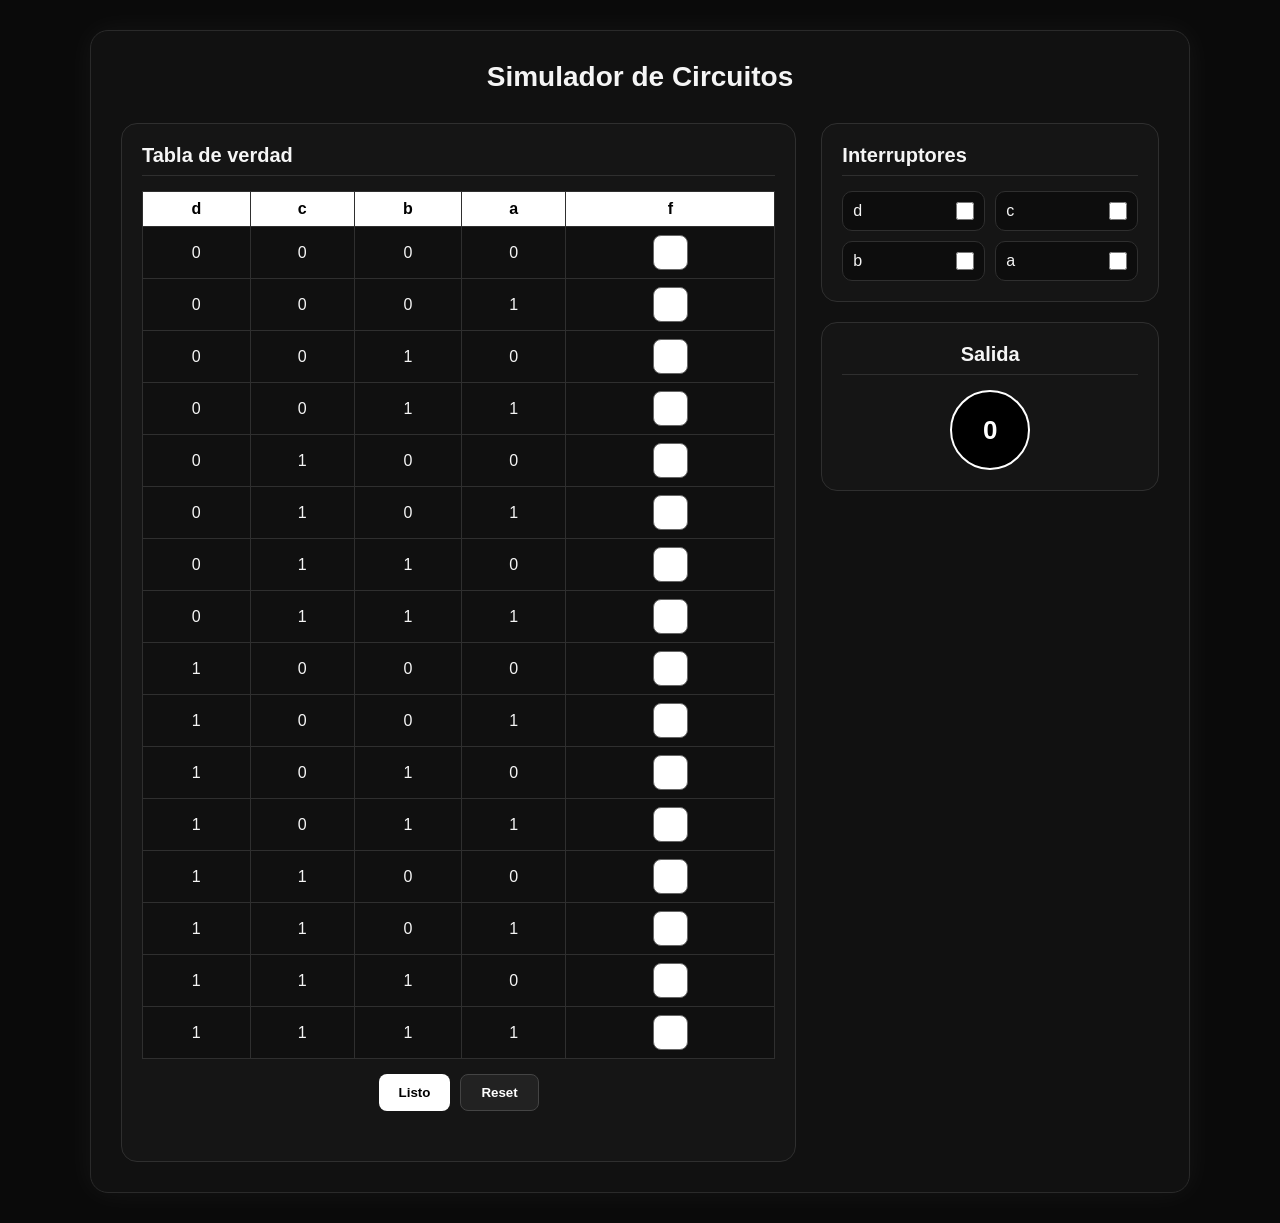
==== index.html @ 0c3a7911 "botones y animacion de led" ====
<!DOCTYPE html>
<html lang="es">
<head>
  <meta charset="UTF-8">
  <meta name="viewport" content="width=device-width, initial-scale=1.0">
  <title>Simulador de Circuitos</title>

  <style>
    * {
      box-sizing: border-box;
      margin: 0;
      padding: 0;
    }

    body {
      font-family: Arial, Helvetica, sans-serif;
      background-color: #0a0a0a;
      color: #f5f5f5;
      min-height: 100vh;
      padding: 30px 20px;
    }

    .contenedor-principal {
      max-width: 1100px;
      margin: 0 auto;
      background-color: #111;
      border: 1px solid #2a2a2a;
      border-radius: 18px;
      padding: 30px;
      box-shadow: 0 0 30px rgba(255,255,255,0.05);
    }

    h1 {
      text-align: center;
      margin-bottom: 30px;
      font-size: 28px;
    }

    .secciones {
      display: grid;
      grid-template-columns: 2fr 1fr;
      gap: 25px;
    }

    .bloque {
      background-color: #151515;
      border: 1px solid #2f2f2f;
      border-radius: 16px;
      padding: 20px;
    }

    h2 {
      margin-bottom: 15px;
      font-size: 20px;
      border-bottom: 1px solid #2f2f2f;
      padding-bottom: 8px;
    }

    table {
      width: 100%;
      border-collapse: collapse;
    }

    th, td {
      border: 1px solid #2f2f2f;
      text-align: center;
      padding: 8px;
    }

    th {
      background: #fff;
      color: #000;
    }

    td {
      background: #101010;
    }

    /* 🔥 INPUT PEQUEÑO Y ELEGANTE */
    .entrada-f {
      width: 35px;
      height: 35px;
      border-radius: 8px;
      border: 1px solid #666;
      text-align: center;
      font-size: 13px;
      font-weight: bold;
      background: #fff;
      color: #000;
    }

    input[type="text"]:focus {
      outline: none;
      box-shadow: 0 0 5px #fff;
    }

    .panel-derecho {
      display: flex;
      flex-direction: column;
      gap: 20px;
    }

    .interruptores {
      display: grid;
      grid-template-columns: 1fr 1fr;
      gap: 10px;
    }

    .interruptor-item {
      display: flex;
      justify-content: space-between;
      padding: 10px;
      background: #0d0d0d;
      border-radius: 10px;
      border: 1px solid #2f2f2f;
    }

    input[type="checkbox"] {
      width: 18px;
      height: 18px;
      accent-color: white;
    }

    /* 🔥 BOTONES PRO */
    .acciones {
      margin-top: 15px;
      display: flex;
      gap: 10px;
      justify-content: center;
    }

    button {
      padding: 10px 20px;
      border-radius: 8px;
      border: none;
      font-weight: bold;
      cursor: pointer;
      transition: 0.2s;
    }

    #btn-listo {
      background: #ffffff;
      color: #000;
    }

    #btn-listo:hover {
      background: #dcdcdc;
    }

    #btn-reset {
      background: #222;
      color: #fff;
      border: 1px solid #444;
    }

    #btn-reset:hover {
      background: #333;
    }

    #mensaje-validacion {
      margin-top: 10px;
      text-align: center;
      font-size: 14px;
      min-height: 20px;
    }

    .salida-led {
      text-align: center;
    }

    #led {
      width: 80px;
      height: 80px;
      border-radius: 50%;
      border: 2px solid #fff;
      display: inline-flex;
      align-items: center;
      justify-content: center;
      font-size: 26px;
      font-weight: bold;
    }

    @keyframes brillo {
      0% { box-shadow: 0 0 5px #fff; }
      50% { box-shadow: 0 0 20px #fff; }
      100% { box-shadow: 0 0 5px #fff; }
    }

    .led-on {
      background: #fff;
      color: #000;
      animation: brillo 1s infinite;
    }

    .led-off {
      background: #000;
      color: #fff;
    }

    @media (max-width: 900px) {
      .secciones {
        grid-template-columns: 1fr;
      }
    }

  </style>
</head>

<body>

<div class="contenedor-principal">
  <h1>Simulador de Circuitos</h1>

  <div class="secciones">

    <!-- TABLA -->
    <div class="bloque">
      <h2>Tabla de verdad</h2>
      <table>
        <thead>
          <tr>
            <th>d</th><th>c</th><th>b</th><th>a</th><th>f</th>
          </tr>
        </thead>
        <tbody>
          <tr><td>0</td><td>0</td><td>0</td><td>0</td><td><input class="entrada-f"></td></tr>
          <tr><td>0</td><td>0</td><td>0</td><td>1</td><td><input class="entrada-f"></td></tr>
          <tr><td>0</td><td>0</td><td>1</td><td>0</td><td><input class="entrada-f"></td></tr>
          <tr><td>0</td><td>0</td><td>1</td><td>1</td><td><input class="entrada-f"></td></tr>
          <tr><td>0</td><td>1</td><td>0</td><td>0</td><td><input class="entrada-f"></td></tr>
          <tr><td>0</td><td>1</td><td>0</td><td>1</td><td><input class="entrada-f"></td></tr>
          <tr><td>0</td><td>1</td><td>1</td><td>0</td><td><input class="entrada-f"></td></tr>
          <tr><td>0</td><td>1</td><td>1</td><td>1</td><td><input class="entrada-f"></td></tr>
          <tr><td>1</td><td>0</td><td>0</td><td>0</td><td><input class="entrada-f"></td></tr>
          <tr><td>1</td><td>0</td><td>0</td><td>1</td><td><input class="entrada-f"></td></tr>
          <tr><td>1</td><td>0</td><td>1</td><td>0</td><td><input class="entrada-f"></td></tr>
          <tr><td>1</td><td>0</td><td>1</td><td>1</td><td><input class="entrada-f"></td></tr>
          <tr><td>1</td><td>1</td><td>0</td><td>0</td><td><input class="entrada-f"></td></tr>
          <tr><td>1</td><td>1</td><td>0</td><td>1</td><td><input class="entrada-f"></td></tr>
          <tr><td>1</td><td>1</td><td>1</td><td>0</td><td><input class="entrada-f"></td></tr>
          <tr><td>1</td><td>1</td><td>1</td><td>1</td><td><input class="entrada-f"></td></tr>
        </tbody>
      </table>

      <div class="acciones">
        <button id="btn-listo">Listo</button>
        <button id="btn-reset">Reset</button>
      </div>

      <p id="mensaje-validacion"></p>
    </div>

    <!-- PANEL DERECHO -->
    <div class="panel-derecho">

      <div class="bloque">
        <h2>Interruptores</h2>
        <div class="interruptores">
          <div class="interruptor-item">d <input type="checkbox" id="switch-d"></div>
          <div class="interruptor-item">c <input type="checkbox" id="switch-c"></div>
          <div class="interruptor-item">b <input type="checkbox" id="switch-b"></div>
          <div class="interruptor-item">a <input type="checkbox" id="switch-a"></div>
        </div>
      </div>

      <div class="bloque salida-led">
        <h2>Salida</h2>
        <span id="led">0</span>
      </div>

    </div>

  </div>
</div>

<script src="circuito.js"></script>

</body>
</html>
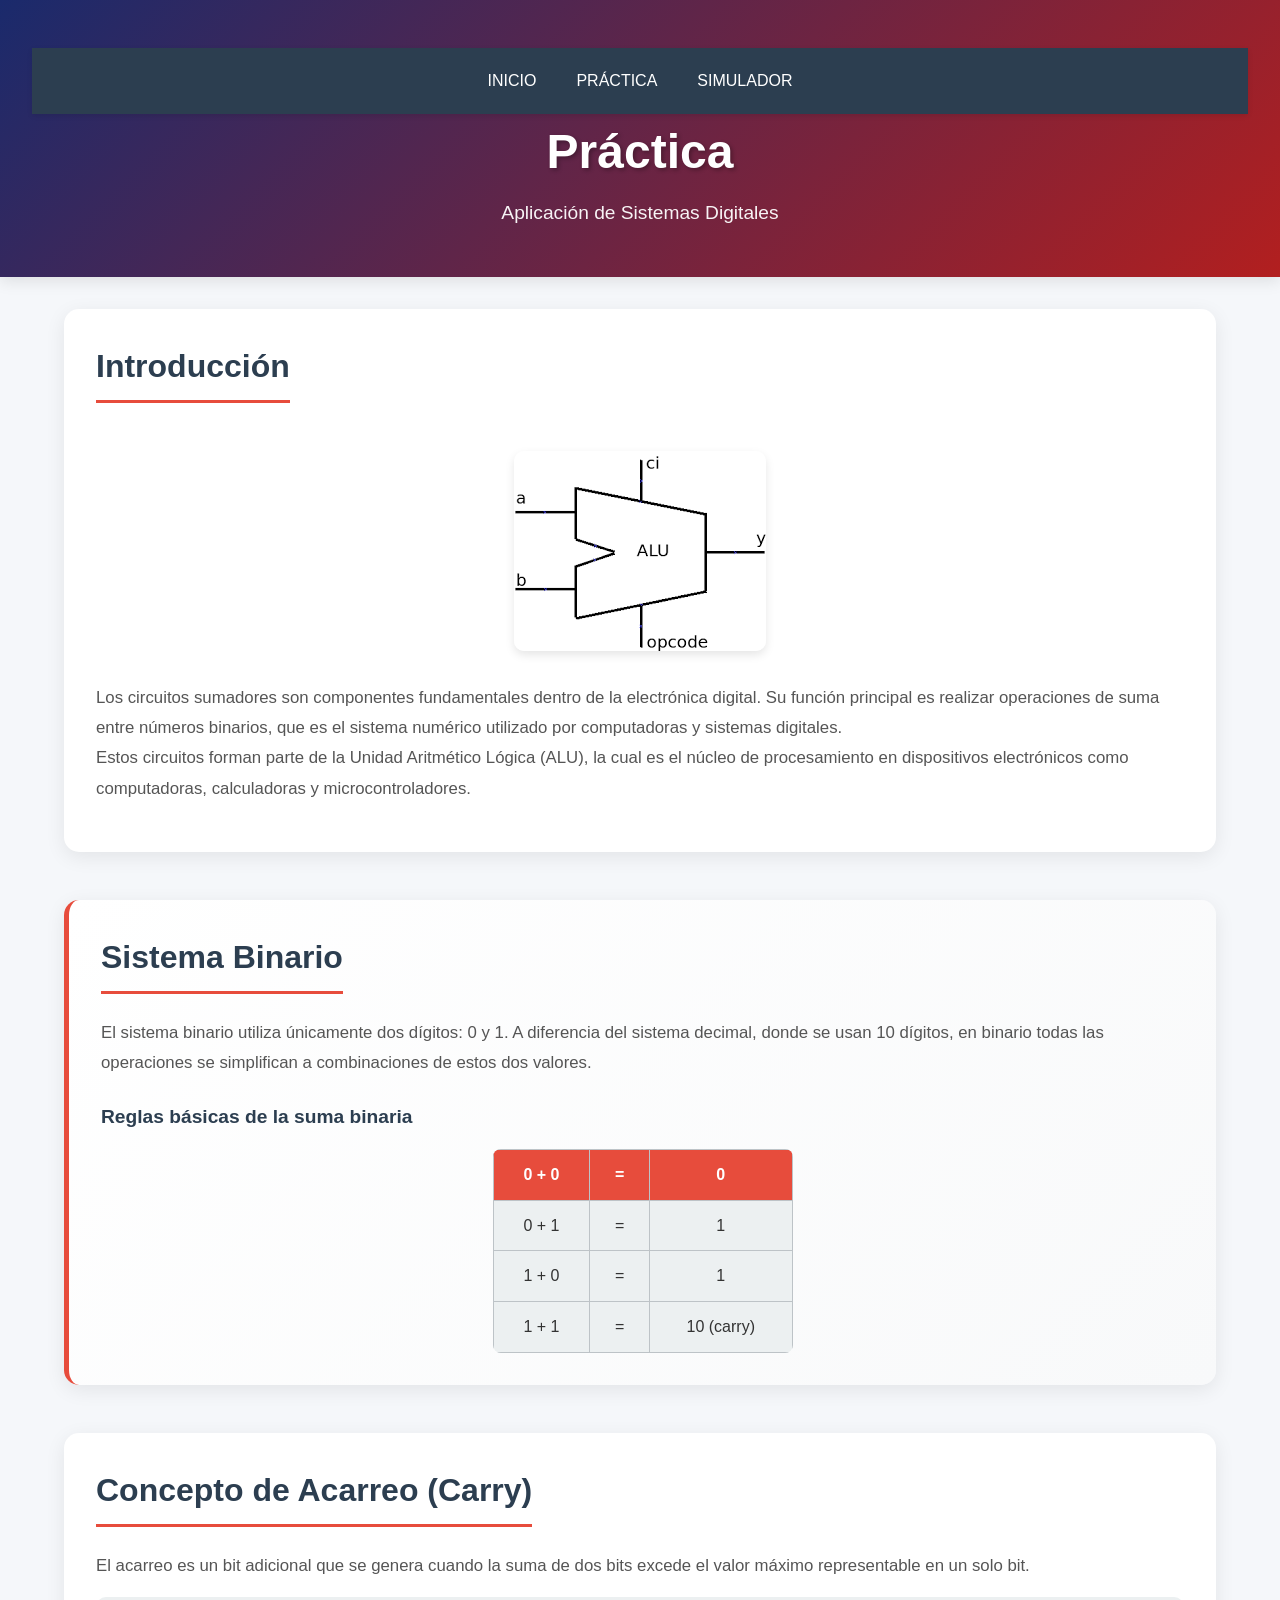
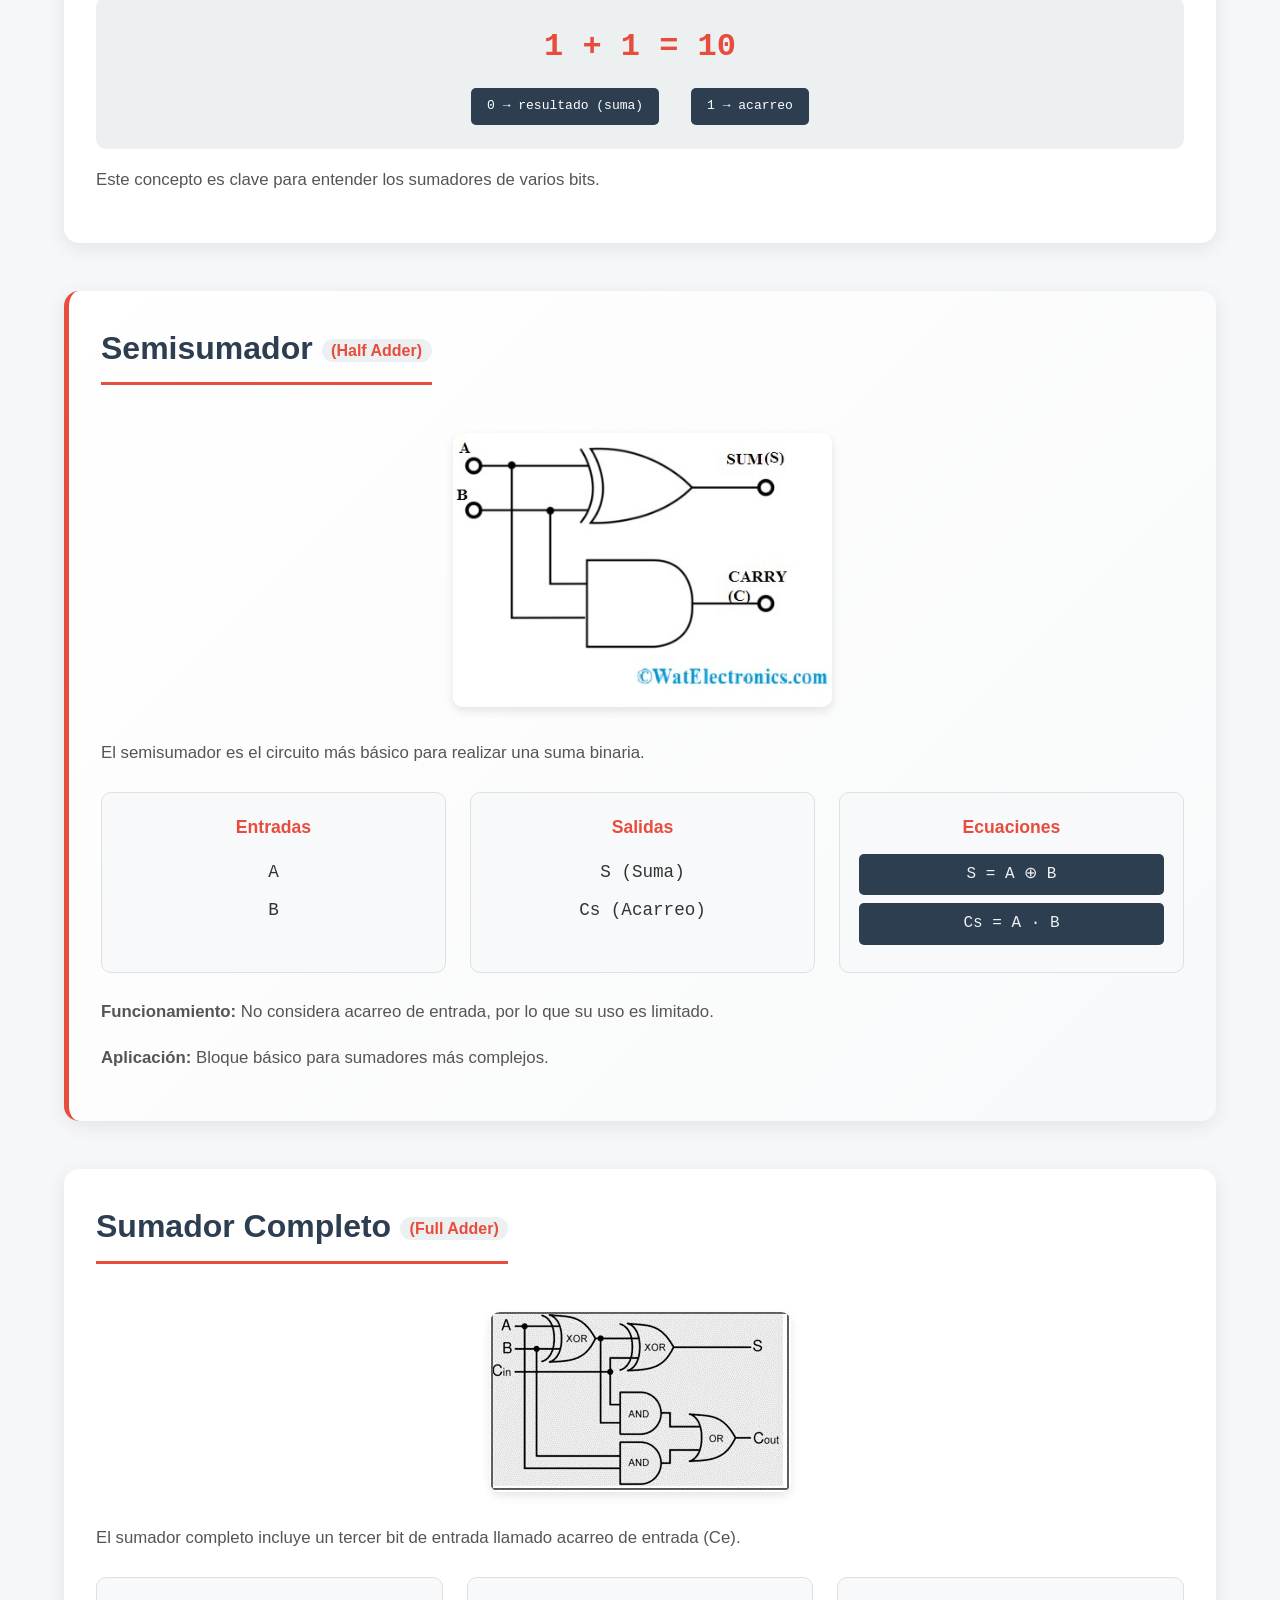
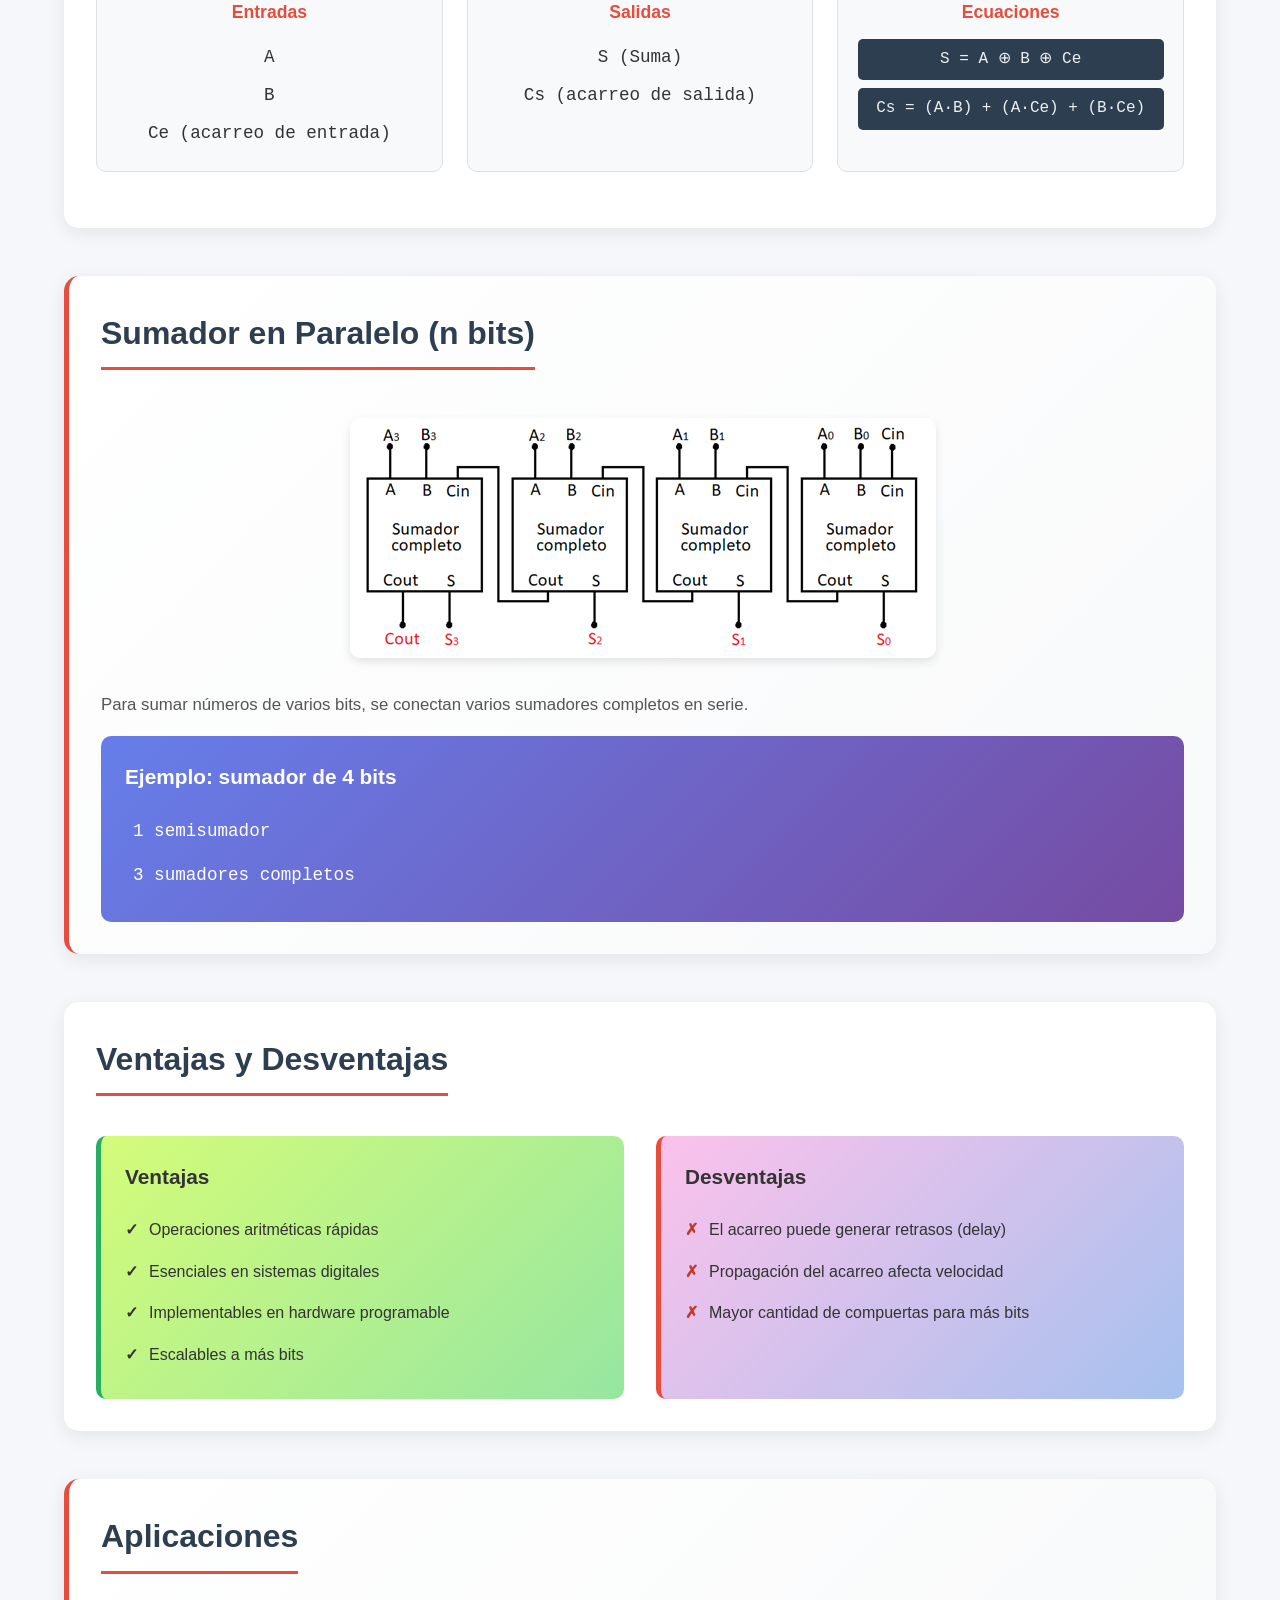
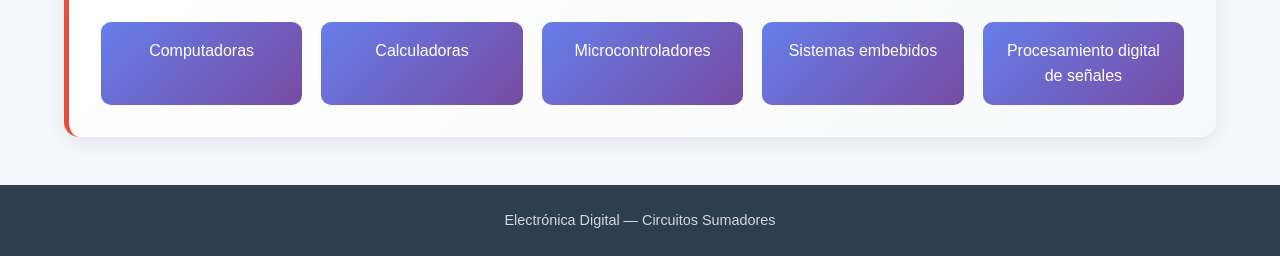
==== commit 508f86c6: "Trabajo" ====
--- a/index.html
+++ b/index.html
@@ -1,279 +1,233 @@
 <!DOCTYPE html>
 <html lang="es">
 <head>
-  <meta charset="UTF-8">
-  <meta name="viewport" content="width=device-width, initial-scale=1.0">
-  <title>Simulador de Circuitos</title>
-
-  <style>
-    * {
-      box-sizing: border-box;
-      margin: 0;
-      padding: 0;
-    }
-
-    body {
-      font-family: Arial, Helvetica, sans-serif;
-      background-color: #0a0a0a;
-      color: #f5f5f5;
-      min-height: 100vh;
-      padding: 30px 20px;
-    }
-
-    .contenedor-principal {
-      max-width: 1100px;
-      margin: 0 auto;
-      background-color: #111;
-      border: 1px solid #2a2a2a;
-      border-radius: 18px;
-      padding: 30px;
-      box-shadow: 0 0 30px rgba(255,255,255,0.05);
-    }
-
-    h1 {
-      text-align: center;
-      margin-bottom: 30px;
-      font-size: 28px;
-    }
-
-    .secciones {
-      display: grid;
-      grid-template-columns: 2fr 1fr;
-      gap: 25px;
-    }
-
-    .bloque {
-      background-color: #151515;
-      border: 1px solid #2f2f2f;
-      border-radius: 16px;
-      padding: 20px;
-    }
-
-    h2 {
-      margin-bottom: 15px;
-      font-size: 20px;
-      border-bottom: 1px solid #2f2f2f;
-      padding-bottom: 8px;
-    }
-
-    table {
-      width: 100%;
-      border-collapse: collapse;
-    }
-
-    th, td {
-      border: 1px solid #2f2f2f;
-      text-align: center;
-      padding: 8px;
-    }
-
-    th {
-      background: #fff;
-      color: #000;
-    }
-
-    td {
-      background: #101010;
-    }
-
-    /* 🔥 INPUT PEQUEÑO Y ELEGANTE */
-    .entrada-f {
-      width: 35px;
-      height: 35px;
-      border-radius: 8px;
-      border: 1px solid #666;
-      text-align: center;
-      font-size: 13px;
-      font-weight: bold;
-      background: #fff;
-      color: #000;
-    }
-
-    input[type="text"]:focus {
-      outline: none;
-      box-shadow: 0 0 5px #fff;
-    }
-
-    .panel-derecho {
-      display: flex;
-      flex-direction: column;
-      gap: 20px;
-    }
-
-    .interruptores {
-      display: grid;
-      grid-template-columns: 1fr 1fr;
-      gap: 10px;
-    }
-
-    .interruptor-item {
-      display: flex;
-      justify-content: space-between;
-      padding: 10px;
-      background: #0d0d0d;
-      border-radius: 10px;
-      border: 1px solid #2f2f2f;
-    }
-
-    input[type="checkbox"] {
-      width: 18px;
-      height: 18px;
-      accent-color: white;
-    }
-
-    /* 🔥 BOTONES PRO */
-    .acciones {
-      margin-top: 15px;
-      display: flex;
-      gap: 10px;
-      justify-content: center;
-    }
-
-    button {
-      padding: 10px 20px;
-      border-radius: 8px;
-      border: none;
-      font-weight: bold;
-      cursor: pointer;
-      transition: 0.2s;
-    }
-
-    #btn-listo {
-      background: #ffffff;
-      color: #000;
-    }
-
-    #btn-listo:hover {
-      background: #dcdcdc;
-    }
-
-    #btn-reset {
-      background: #222;
-      color: #fff;
-      border: 1px solid #444;
-    }
-
-    #btn-reset:hover {
-      background: #333;
-    }
-
-    #mensaje-validacion {
-      margin-top: 10px;
-      text-align: center;
-      font-size: 14px;
-      min-height: 20px;
-    }
-
-    .salida-led {
-      text-align: center;
-    }
-
-    #led {
-      width: 80px;
-      height: 80px;
-      border-radius: 50%;
-      border: 2px solid #fff;
-      display: inline-flex;
-      align-items: center;
-      justify-content: center;
-      font-size: 26px;
-      font-weight: bold;
-    }
-
-    @keyframes brillo {
-      0% { box-shadow: 0 0 5px #fff; }
-      50% { box-shadow: 0 0 20px #fff; }
-      100% { box-shadow: 0 0 5px #fff; }
-    }
-
-    .led-on {
-      background: #fff;
-      color: #000;
-      animation: brillo 1s infinite;
-    }
-
-    .led-off {
-      background: #000;
-      color: #fff;
-    }
-
-    @media (max-width: 900px) {
-      .secciones {
-        grid-template-columns: 1fr;
-      }
-    }
-
-  </style>
+  <meta charset="UTF-8" />
+  <meta name="viewport" content="width=device-width, initial-scale=1.0" />
+  <title>Vortrag</title>
+  <link rel="stylesheet" href="css/estilos.css">
 </head>
-
 <body>
 
-<div class="contenedor-principal">
-  <h1>Simulador de Circuitos</h1>
-
-  <div class="secciones">
-
-    <!-- TABLA -->
-    <div class="bloque">
-      <h2>Tabla de verdad</h2>
-      <table>
-        <thead>
-          <tr>
-            <th>d</th><th>c</th><th>b</th><th>a</th><th>f</th>
-          </tr>
-        </thead>
-        <tbody>
-          <tr><td>0</td><td>0</td><td>0</td><td>0</td><td><input class="entrada-f"></td></tr>
-          <tr><td>0</td><td>0</td><td>0</td><td>1</td><td><input class="entrada-f"></td></tr>
-          <tr><td>0</td><td>0</td><td>1</td><td>0</td><td><input class="entrada-f"></td></tr>
-          <tr><td>0</td><td>0</td><td>1</td><td>1</td><td><input class="entrada-f"></td></tr>
-          <tr><td>0</td><td>1</td><td>0</td><td>0</td><td><input class="entrada-f"></td></tr>
-          <tr><td>0</td><td>1</td><td>0</td><td>1</td><td><input class="entrada-f"></td></tr>
-          <tr><td>0</td><td>1</td><td>1</td><td>0</td><td><input class="entrada-f"></td></tr>
-          <tr><td>0</td><td>1</td><td>1</td><td>1</td><td><input class="entrada-f"></td></tr>
-          <tr><td>1</td><td>0</td><td>0</td><td>0</td><td><input class="entrada-f"></td></tr>
-          <tr><td>1</td><td>0</td><td>0</td><td>1</td><td><input class="entrada-f"></td></tr>
-          <tr><td>1</td><td>0</td><td>1</td><td>0</td><td><input class="entrada-f"></td></tr>
-          <tr><td>1</td><td>0</td><td>1</td><td>1</td><td><input class="entrada-f"></td></tr>
-          <tr><td>1</td><td>1</td><td>0</td><td>0</td><td><input class="entrada-f"></td></tr>
-          <tr><td>1</td><td>1</td><td>0</td><td>1</td><td><input class="entrada-f"></td></tr>
-          <tr><td>1</td><td>1</td><td>1</td><td>0</td><td><input class="entrada-f"></td></tr>
-          <tr><td>1</td><td>1</td><td>1</td><td>1</td><td><input class="entrada-f"></td></tr>
-        </tbody>
-      </table>
-
-      <div class="acciones">
-        <button id="btn-listo">Listo</button>
-        <button id="btn-reset">Reset</button>
-      </div>
-
-      <p id="mensaje-validacion"></p>
+  <header class="encabezado">
+    <div class="menu-principal">
+      <nav class="navegacion">
+        <ul class="navegacion__lista">
+          <li class="navegacion__elemento"><a class="navegacion__enlace" href="index.html">INICIO</a></li>
+          <li class="navegacion__elemento"><a class="navegacion__enlace" href="practica.html">PRÁCTICA</a></li>
+          <li class="navegacion__elemento"><a class="navegacion__enlace" href="simulador.html">SIMULADOR</a></li>
+        </ul>
+      </nav>
+      <h1 class="encabezado__titulo">Práctica</h1>
+      <p class="encabezado__subtitulo">Aplicación de Sistemas Digitales</p>
     </div>
-
-    <!-- PANEL DERECHO -->
-    <div class="panel-derecho">
-
-      <div class="bloque">
-        <h2>Interruptores</h2>
-        <div class="interruptores">
-          <div class="interruptor-item">d <input type="checkbox" id="switch-d"></div>
-          <div class="interruptor-item">c <input type="checkbox" id="switch-c"></div>
-          <div class="interruptor-item">b <input type="checkbox" id="switch-b"></div>
-          <div class="interruptor-item">a <input type="checkbox" id="switch-a"></div>
-        </div>
-      </div>
-
-      <div class="bloque salida-led">
-        <h2>Salida</h2>
-        <span id="led">0</span>
-      </div>
-
-    </div>
-
-  </div>
-</div>
-
-<script src="circuito.js"></script>
+  </header>
+
+  <main class="contenido-principal">
+
+    <!-- SECCIÓN 1 -->
+    <section id="introduccion" class="seccion">
+      <div class="seccion__contenedor">
+        <h2 class="seccion__titulo">Introducción</h2>
+        <div class="seccion__imagen">
+          <img src="imgs/diagrama_alu.png" alt="">
+        </div>
+        <p class="seccion__texto">
+          Los circuitos sumadores son componentes fundamentales dentro 
+          de la electrónica digital. Su función principal es realizar operaciones 
+          de suma entre números binarios, que es el sistema numérico utilizado por 
+          computadoras y sistemas digitales.
+          <br>
+          Estos circuitos forman parte de la Unidad Aritmético Lógica (ALU), la cual 
+          es el núcleo de procesamiento en dispositivos electrónicos como computadoras, 
+          calculadoras y microcontroladores.
+        </p>
+      </div>
+    </section>
+
+    <!-- SECCIÓN 2 -->
+    <section id="sistema-binario" class="seccion seccion--alternada">
+      <div class="seccion__contenedor">
+        <h2 class="seccion__titulo">Sistema Binario</h2>
+        <p class="seccion__texto">
+          El sistema binario utiliza únicamente dos dígitos: 0 y 1. 
+          A diferencia del sistema decimal, donde se usan 10 dígitos, en binario todas 
+          las operaciones se simplifican a combinaciones de estos dos valores.
+        </p>
+        <div class="tabla-binaria">
+          <h3 class="tabla-binaria__titulo">Reglas básicas de la suma binaria</h3>
+          <table class="tabla-binaria__tabla">
+            <tbody>
+              <tr><td>0 + 0</td><td>=</td><td>0</td></tr>
+              <tr><td>0 + 1</td><td>=</td><td>1</td></tr>
+              <tr><td>1 + 0</td><td>=</td><td>1</td></tr>
+              <tr><td>1 + 1</td><td>=</td><td>10 (carry)</td></tr>
+            </tbody>
+          </table>
+        </div>
+      </div>
+    </section>
+
+    <!-- SECCIÓN 3 -->
+    <section id="acarreo" class="seccion">
+      <div class="seccion__contenedor">
+        <h2 class="seccion__titulo">Concepto de Acarreo (Carry)</h2>
+        <p class="seccion__texto">
+          El acarreo es un bit adicional que se genera cuando 
+          la suma de dos bits excede el valor máximo representable en un solo bit.
+        </p>
+        <div class="ejemplo-acarreo">
+          <p class="ejemplo-acarreo__expresion">1 + 1 = 10</p>
+          <ul class="ejemplo-acarreo__lista">
+            <li>0 → resultado (suma)</li>
+            <li>1 → acarreo</li>
+          </ul>
+        </div>
+        <p class="seccion__texto">
+          Este concepto es clave para entender los sumadores de varios bits.
+        </p>
+      </div>
+    </section>
+
+    <!-- SECCIÓN 4 -->
+    <section id="semisumador" class="seccion seccion--alternada">
+      <div class="seccion__contenedor">
+        <h2 class="seccion__titulo">Semisumador <span class="etiqueta">(Half Adder)</span></h2>
+        <div class="seccion__imagen">
+          <img src="imgs/half_adder.jpg" alt="" width=35%>
+        </div>
+        <p class="seccion__texto">
+          El semisumador es el circuito más básico para realizar una suma binaria.
+        </p>
+        <div class="tarjeta-circuito">
+          <div class="tarjeta-circuito__bloque">
+            <h3 class="tarjeta-circuito__subtitulo">Entradas</h3>
+            <ul class="tarjeta-circuito__lista">
+              <li>A</li>
+              <li>B</li>
+            </ul>
+          </div>
+          <div class="tarjeta-circuito__bloque">
+            <h3 class="tarjeta-circuito__subtitulo">Salidas</h3>
+            <ul class="tarjeta-circuito__lista">
+              <li>S (Suma)</li>
+              <li>Cs (Acarreo)</li>
+            </ul>
+          </div>
+          <div class="tarjeta-circuito__bloque">
+            <h3 class="tarjeta-circuito__subtitulo">Ecuaciones</h3>
+            <p class="tarjeta-circuito__ecuacion">S = A ⊕ B</p>
+            <p class="tarjeta-circuito__ecuacion">Cs = A · B</p>
+          </div>
+        </div>
+        <p class="seccion__texto">
+          <strong>Funcionamiento:</strong> No considera acarreo de entrada, por lo que su uso es limitado.
+        </p>
+        <p class="seccion__texto">
+          <strong>Aplicación:</strong> Bloque básico para sumadores más complejos.
+        </p>
+      </div>
+    </section>
+
+    <!-- SECCIÓN 5 -->
+    <section id="sumador-completo" class="seccion">
+      <div class="seccion__contenedor">
+        <h2 class="seccion__titulo">Sumador Completo <span class="etiqueta">(Full Adder)</span></h2>
+        <div class="seccion__imagen">
+         <img src="imgs/sumador_com.png" alt="">
+        </div>
+        <p class="seccion__texto">
+          El sumador completo incluye un tercer bit de entrada llamado acarreo de entrada (Ce).
+        </p>
+        <div class="tarjeta-circuito">
+          <div class="tarjeta-circuito__bloque">
+            <h3 class="tarjeta-circuito__subtitulo">Entradas</h3>
+            <ul class="tarjeta-circuito__lista">
+              <li>A</li>
+              <li>B</li>
+              <li>Ce (acarreo de entrada)</li>
+            </ul>
+          </div>
+          <div class="tarjeta-circuito__bloque">
+            <h3 class="tarjeta-circuito__subtitulo">Salidas</h3>
+            <ul class="tarjeta-circuito__lista">
+              <li>S (Suma)</li>
+              <li>Cs (acarreo de salida)</li>
+            </ul>
+          </div>
+          <div class="tarjeta-circuito__bloque">
+            <h3 class="tarjeta-circuito__subtitulo">Ecuaciones</h3>
+            <p class="tarjeta-circuito__ecuacion">S = A ⊕ B ⊕ Ce</p>
+            <p class="tarjeta-circuito__ecuacion">Cs = (A·B) + (A·Ce) + (B·Ce)</p>
+          </div>
+        </div>
+      </div>
+    </section>
+
+    <!-- SECCIÓN 6 -->
+    <section id="sumador-paralelo" class="seccion seccion--alternada">
+      <div class="seccion__contenedor">
+        <h2 class="seccion__titulo">Sumador en Paralelo (n bits)</h2>
+        <div class="seccion__imagen">
+          <img src="imgs/sumador-c.png " alt="">
+        </div>
+        <p class="seccion__texto">
+          Para sumar números de varios bits, se conectan varios sumadores completos en serie.
+        </p>
+        <div class="ejemplo-nbits">
+          <h3 class="ejemplo-nbits__titulo">Ejemplo: sumador de 4 bits</h3>
+          <ul class="ejemplo-nbits__lista">
+            <li>1 semisumador</li>
+            <li>3 sumadores completos</li>
+          </ul>
+        </div>
+      </div>
+    </section>
+
+    <!-- SECCIÓN 7 -->
+    <section id="ventajas-desventajas" class="seccion">
+      <div class="seccion__contenedor">
+        <h2 class="seccion__titulo">Ventajas y Desventajas</h2>
+        <div class="comparacion">
+          <div class="comparacion__columna comparacion__columna--ventajas">
+            <h3 class="comparacion__subtitulo">Ventajas</h3>
+            <ul class="comparacion__lista">
+              <li>Operaciones aritméticas rápidas</li>
+              <li>Esenciales en sistemas digitales</li>
+              <li>Implementables en hardware programable</li>
+              <li>Escalables a más bits</li>
+            </ul>
+          </div>
+          <div class="comparacion__columna comparacion__columna--desventajas">
+            <h3 class="comparacion__subtitulo">Desventajas</h3>
+            <ul class="comparacion__lista">
+              <li>El acarreo puede generar retrasos (delay)</li>
+              <li>Propagación del acarreo afecta velocidad</li>
+              <li>Mayor cantidad de compuertas para más bits</li>
+            </ul>
+          </div>
+        </div>
+      </div>
+    </section>
+
+    <!-- SECCIÓN 8 -->
+    <section id="aplicaciones" class="seccion seccion--alternada">
+      <div class="seccion__contenedor">
+        <h2 class="seccion__titulo">Aplicaciones</h2>
+        <div class="cuadricula-aplicaciones">
+          <div class="aplicacion-tarjeta">Computadoras</div>
+          <div class="aplicacion-tarjeta">Calculadoras</div>
+          <div class="aplicacion-tarjeta">Microcontroladores</div>
+          <div class="aplicacion-tarjeta">Sistemas embebidos</div>
+          <div class="aplicacion-tarjeta">Procesamiento digital de señales</div>
+        </div>
+      </div>
+    </section>
+
+  </main>
+
+  <footer class="pie-pagina">
+    <p class="pie-pagina__texto">Electrónica Digital — Circuitos Sumadores</p>
+  </footer>
 
 </body>
 </html>
--- a/css/estilos.css
+++ b/css/estilos.css
@@ -0,0 +1,447 @@
+/* RESET Y ESTILOS BASE */
+* {
+  margin: 0;
+  padding: 0;
+  box-sizing: border-box;
+}
+
+body {
+  font-family: 'Segoe UI', Tahoma, Geneva, Verdana, sans-serif;
+  line-height: 1.6;
+  color: #333;
+  background-color: #f5f7fa;
+}
+
+/* ENCABEZADO */
+.encabezado {
+  background: linear-gradient(135deg, #1a2a6c, #b21f1f, #fdbb4d);
+  background-size: 200% 200%;
+  animation: gradientShift 10s ease infinite;
+  color: white;
+  padding: 3rem 2rem;
+  text-align: center;
+  box-shadow: 0 4px 15px rgba(0,0,0,0.1);
+}
+
+@keyframes gradientShift {
+  0% { background-position: 0% 50%; }
+  50% { background-position: 100% 50%; }
+  100% { background-position: 0% 50%; }
+}
+
+.encabezado__titulo {
+  font-size: 3rem;
+  margin-bottom: 0.5rem;
+  text-shadow: 2px 2px 4px rgba(0,0,0,0.3);
+}
+
+.encabezado__subtitulo {
+  font-size: 1.2rem;
+  opacity: 0.95;
+}
+
+/* NAVEGACIÓN PRINCIPAL */
+.navegacion {
+  background-color: #2c3e50;
+  box-shadow: 0 2px 5px rgba(0,0,0,0.1);
+  position: sticky;
+  top: 0;
+  z-index: 100;
+}
+
+.navegacion__lista {
+  list-style: none;
+  display: flex;
+  justify-content: center;
+  flex-wrap: wrap;
+  max-width: 1200px;
+  margin: 0 auto;
+  padding: 0.75rem 1rem;
+  gap: 0.5rem;
+}
+
+.navegacion__elemento {
+  margin: 0;
+}
+
+.navegacion__enlace {
+  color: white;
+  text-decoration: none;
+  padding: 0.5rem 1rem;
+  border-radius: 5px;
+  transition: all 0.3s ease;
+  font-weight: 500;
+  display: inline-block;
+}
+
+.navegacion__enlace:hover {
+  background-color: #e74c3c;
+  transform: translateY(-2px);
+}
+
+/* CONTENIDO PRINCIPAL */
+.contenido-principal {
+  max-width: 1200px;
+  margin: 2rem auto;
+  padding: 0 1.5rem;
+}
+
+/* SECCIONES GENERALES */
+.seccion {
+  margin-bottom: 3rem;
+  scroll-margin-top: 80px;
+}
+
+.seccion__contenedor {
+  background: white;
+  border-radius: 15px;
+  padding: 2rem;
+  box-shadow: 0 5px 20px rgba(0,0,0,0.08);
+  transition: transform 0.3s ease, box-shadow 0.3s ease;
+}
+
+.seccion__contenedor:hover {
+  transform: translateY(-5px);
+  box-shadow: 0 8px 25px rgba(0,0,0,0.12);
+}
+
+.seccion--alternada .seccion__contenedor {
+  background: linear-gradient(135deg, #ffffff 0%, #f8f9fa 100%);
+  border-left: 5px solid #e74c3c;
+}
+
+.seccion__titulo {
+  color: #2c3e50;
+  font-size: 2rem;
+  margin-bottom: 1.5rem;
+  padding-bottom: 0.5rem;
+  border-bottom: 3px solid #e74c3c;
+  display: inline-block;
+}
+
+.seccion__imagen {
+  text-align: center;
+  margin: 1.5rem 0;
+}
+
+.seccion__imagen img {
+  max-width: 100%;
+  height: auto;
+  border-radius: 10px;
+  box-shadow: 0 4px 10px rgba(0,0,0,0.1);
+}
+
+.seccion__texto {
+  font-size: 1.05rem;
+  color: #555;
+  margin-bottom: 1rem;
+  line-height: 1.8;
+}
+
+/* TABLA BINARIA */
+.tabla-binaria {
+  margin-top: 1.5rem;
+}
+
+.tabla-binaria__titulo {
+  color: #2c3e50;
+  margin-bottom: 1rem;
+  font-size: 1.2rem;
+}
+
+.tabla-binaria__tabla {
+  width: 100%;
+  max-width: 300px;
+  border-collapse: collapse;
+  background: #ecf0f1;
+  border-radius: 8px;
+  overflow: hidden;
+  margin: 0 auto;
+}
+
+.tabla-binaria__tabla td {
+  padding: 0.75rem 1rem;
+  border: 1px solid #bdc3c7;
+  text-align: center;
+}
+
+.tabla-binaria__tabla tr:first-child {
+  background-color: #e74c3c;
+  color: white;
+  font-weight: bold;
+}
+
+/* EJEMPLO ACARREO */
+.ejemplo-acarreo {
+  background: #ecf0f1;
+  padding: 1.5rem;
+  border-radius: 10px;
+  margin: 1rem 0;
+  text-align: center;
+}
+
+.ejemplo-acarreo__expresion {
+  font-size: 2rem;
+  font-weight: bold;
+  color: #e74c3c;
+  font-family: 'Courier New', monospace;
+  margin-bottom: 1rem;
+}
+
+.ejemplo-acarreo__lista {
+  list-style: none;
+  display: flex;
+  justify-content: center;
+  gap: 2rem;
+}
+
+.ejemplo-acarreo__lista li {
+  background: #2c3e50;
+  color: white;
+  padding: 0.5rem 1rem;
+  border-radius: 5px;
+  font-family: monospace;
+}
+
+/* TARJETAS DE CIRCUITOS */
+.tarjeta-circuito {
+  display: flex;
+  flex-wrap: wrap;
+  gap: 1.5rem;
+  margin: 1.5rem 0;
+  justify-content: center;
+}
+
+.tarjeta-circuito__bloque {
+  flex: 1;
+  min-width: 180px;
+  background: #f8f9fa;
+  padding: 1.2rem;
+  border-radius: 10px;
+  border: 1px solid #e0e0e0;
+  text-align: center;
+}
+
+.tarjeta-circuito__subtitulo {
+  color: #e74c3c;
+  margin-bottom: 0.8rem;
+  font-size: 1.1rem;
+}
+
+.tarjeta-circuito__lista {
+  list-style: none;
+}
+
+.tarjeta-circuito__lista li {
+  padding: 0.3rem 0;
+  font-family: monospace;
+  font-size: 1.1rem;
+}
+
+.tarjeta-circuito__ecuacion {
+  font-family: monospace;
+  font-size: 1rem;
+  background: #2c3e50;
+  color: #ecf0f1;
+  padding: 0.5rem;
+  border-radius: 5px;
+  margin: 0.5rem 0;
+}
+
+.etiqueta {
+  font-size: 1rem;
+  background: #ecf0f1;
+  color: #e74c3c;
+  padding: 0.2rem 0.6rem;
+  border-radius: 20px;
+  vertical-align: middle;
+}
+
+/* EJEMPLO N BITS */
+.ejemplo-nbits {
+  background: linear-gradient(135deg, #667eea 0%, #764ba2 100%);
+  color: white;
+  padding: 1.5rem;
+  border-radius: 10px;
+  margin-top: 1rem;
+}
+
+.ejemplo-nbits__titulo {
+  margin-bottom: 1rem;
+  font-size: 1.3rem;
+}
+
+.ejemplo-nbits__lista {
+  list-style: none;
+  padding-left: 0;
+}
+
+.ejemplo-nbits__lista li {
+  padding: 0.5rem;
+  font-family: monospace;
+  font-size: 1.1rem;
+}
+
+/* COMPARACIÓN VENTAJAS/DESVENTAJAS */
+.comparacion {
+  display: flex;
+  flex-wrap: wrap;
+  gap: 2rem;
+  margin-top: 1rem;
+}
+
+.comparacion__columna {
+  flex: 1;
+  min-width: 250px;
+  padding: 1.5rem;
+  border-radius: 10px;
+}
+
+.comparacion__columna--ventajas {
+  background: linear-gradient(135deg, #d4fc79 0%, #96e6a1 100%);
+  border-left: 5px solid #27ae60;
+}
+
+.comparacion__columna--desventajas {
+  background: linear-gradient(135deg, #fbc2eb 0%, #a6c1ee 100%);
+  border-left: 5px solid #e74c3c;
+}
+
+.comparacion__subtitulo {
+  margin-bottom: 1rem;
+  font-size: 1.3rem;
+}
+
+.comparacion__lista {
+  list-style: none;
+  padding-left: 0;
+}
+
+.comparacion__lista li {
+  padding: 0.5rem 0;
+  padding-left: 1.5rem;
+  position: relative;
+}
+
+.comparacion__lista li::before {
+  content: "✓";
+  position: absolute;
+  left: 0;
+  font-weight: bold;
+}
+
+.comparacion__columna--desventajas .comparacion__lista li::before {
+  content: "✗";
+  color: #c0392b;
+}
+
+/* CUADRÍCULA APLICACIONES */
+.cuadricula-aplicaciones {
+  display: grid;
+  grid-template-columns: repeat(auto-fit, minmax(180px, 1fr));
+  gap: 1.2rem;
+  margin-top: 1.5rem;
+}
+
+.aplicacion-tarjeta {
+  background: linear-gradient(135deg, #667eea 0%, #764ba2 100%);
+  color: white;
+  padding: 1rem;
+  text-align: center;
+  border-radius: 10px;
+  font-weight: 500;
+  transition: all 0.3s ease;
+  cursor: default;
+}
+
+.aplicacion-tarjeta:hover {
+  transform: scale(1.05);
+  box-shadow: 0 5px 15px rgba(0,0,0,0.2);
+}
+
+/* PIE DE PÁGINA */
+.pie-pagina {
+  background: #2c3e50;
+  color: white;
+  text-align: center;
+  padding: 1.5rem;
+  margin-top: 3rem;
+}
+
+.pie-pagina__texto {
+  font-size: 0.9rem;
+  opacity: 0.8;
+}
+
+/* MEDIA QUERIES */
+@media (max-width: 768px) {
+  .encabezado__titulo {
+    font-size: 2rem;
+  }
+  
+  .seccion__titulo {
+    font-size: 1.5rem;
+  }
+  
+  .navegacion__lista {
+    gap: 0.25rem;
+  }
+  
+  .navegacion__enlace {
+    padding: 0.4rem 0.8rem;
+    font-size: 0.85rem;
+  }
+  
+  .seccion__contenedor {
+    padding: 1.2rem;
+  }
+  
+  .tarjeta-circuito {
+    flex-direction: column;
+  }
+  
+  .comparacion {
+    flex-direction: column;
+  }
+  
+  .ejemplo-acarreo__lista {
+    flex-direction: column;
+    gap: 0.5rem;
+  }
+}
+
+@media (max-width: 480px) {
+  .contenido-principal {
+    padding: 0 1rem;
+  }
+  
+  .tabla-binaria__tabla {
+    font-size: 0.9rem;
+  }
+  
+  .ejemplo-acarreo__expresion {
+    font-size: 1.5rem;
+  }
+  
+  .cuadricula-aplicaciones {
+    grid-template-columns: 1fr;
+  }
+}
+
+/* ESTILOS PARA ENLACES ACTIVOS */
+.navegacion__enlace:active {
+  transform: scale(0.98);
+}
+
+/* ANIMACIONES SUAVES */
+html {
+  scroll-behavior: smooth;
+}
+
+/* ESTILO PARA TABLAS RESPONSIVE */
+@media (max-width: 600px) {
+  .tabla-binaria__tabla {
+    display: block;
+    overflow-x: auto;
+  }
+}
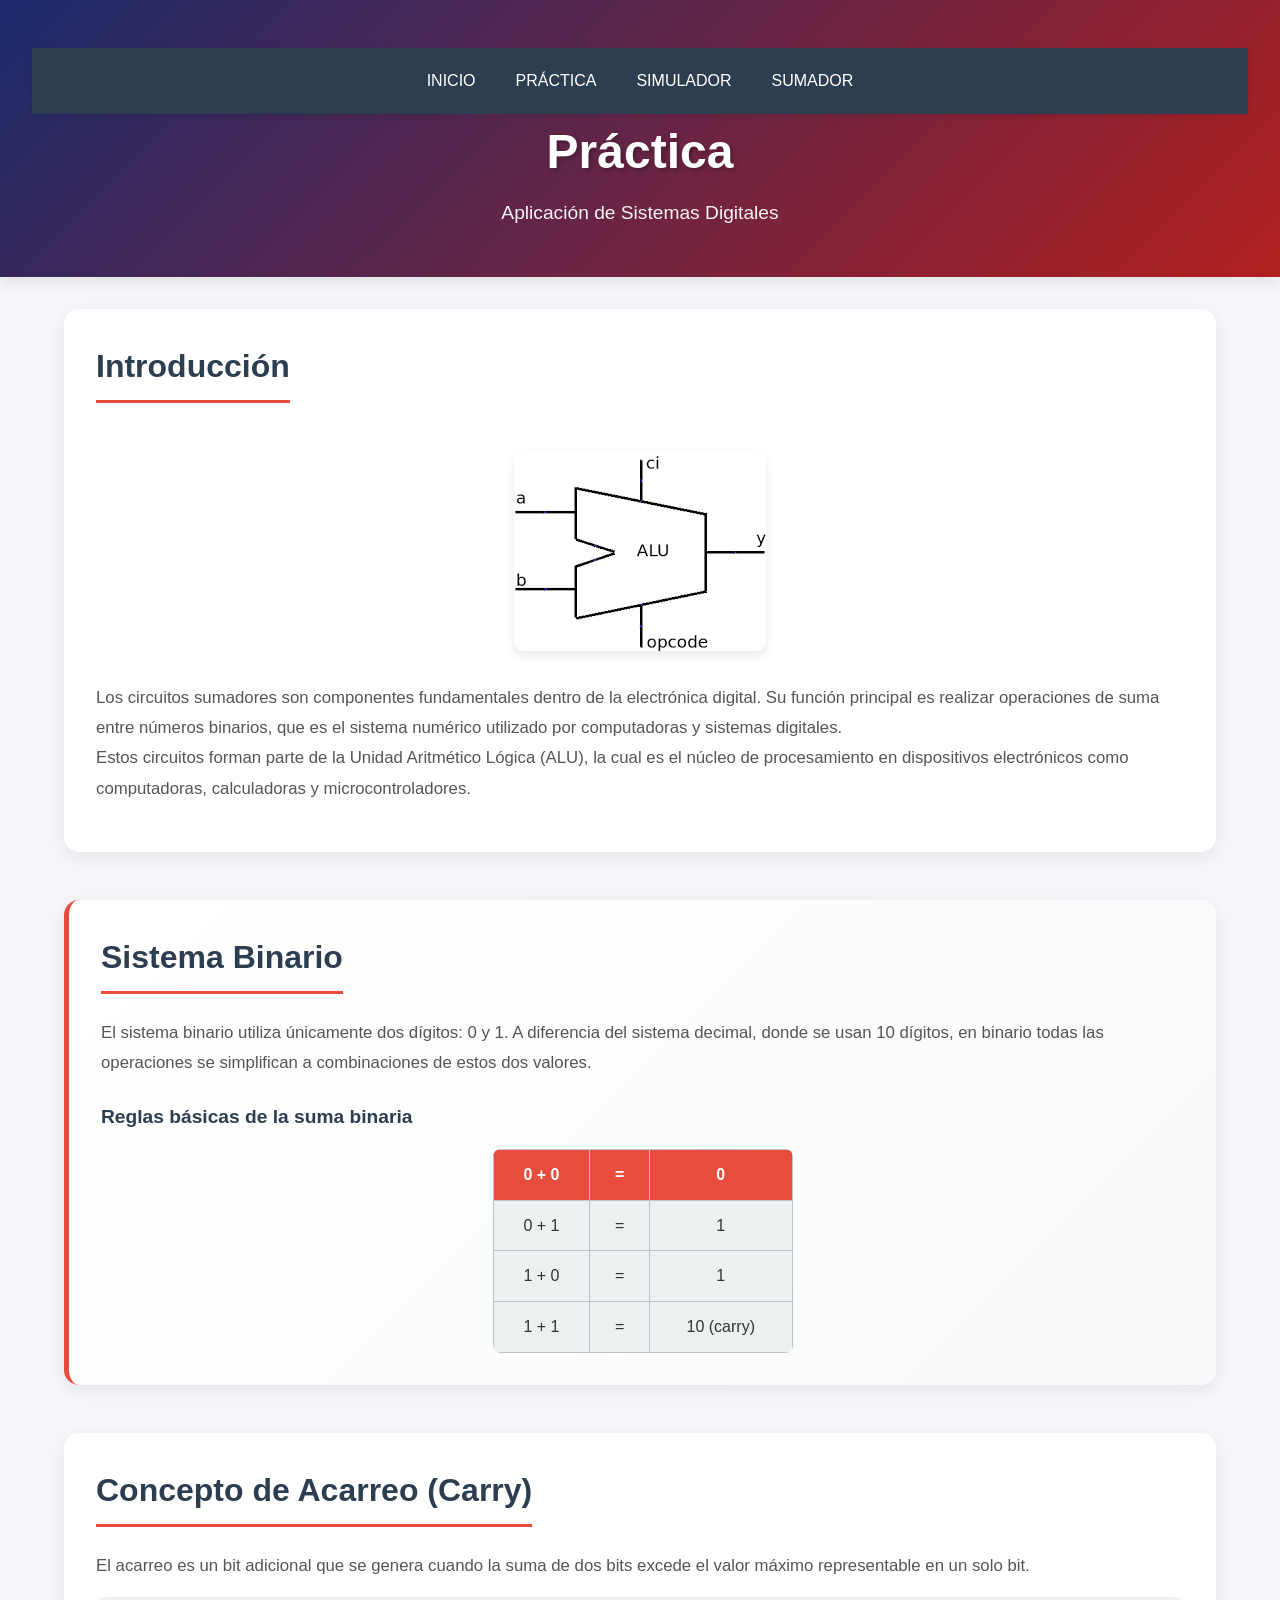
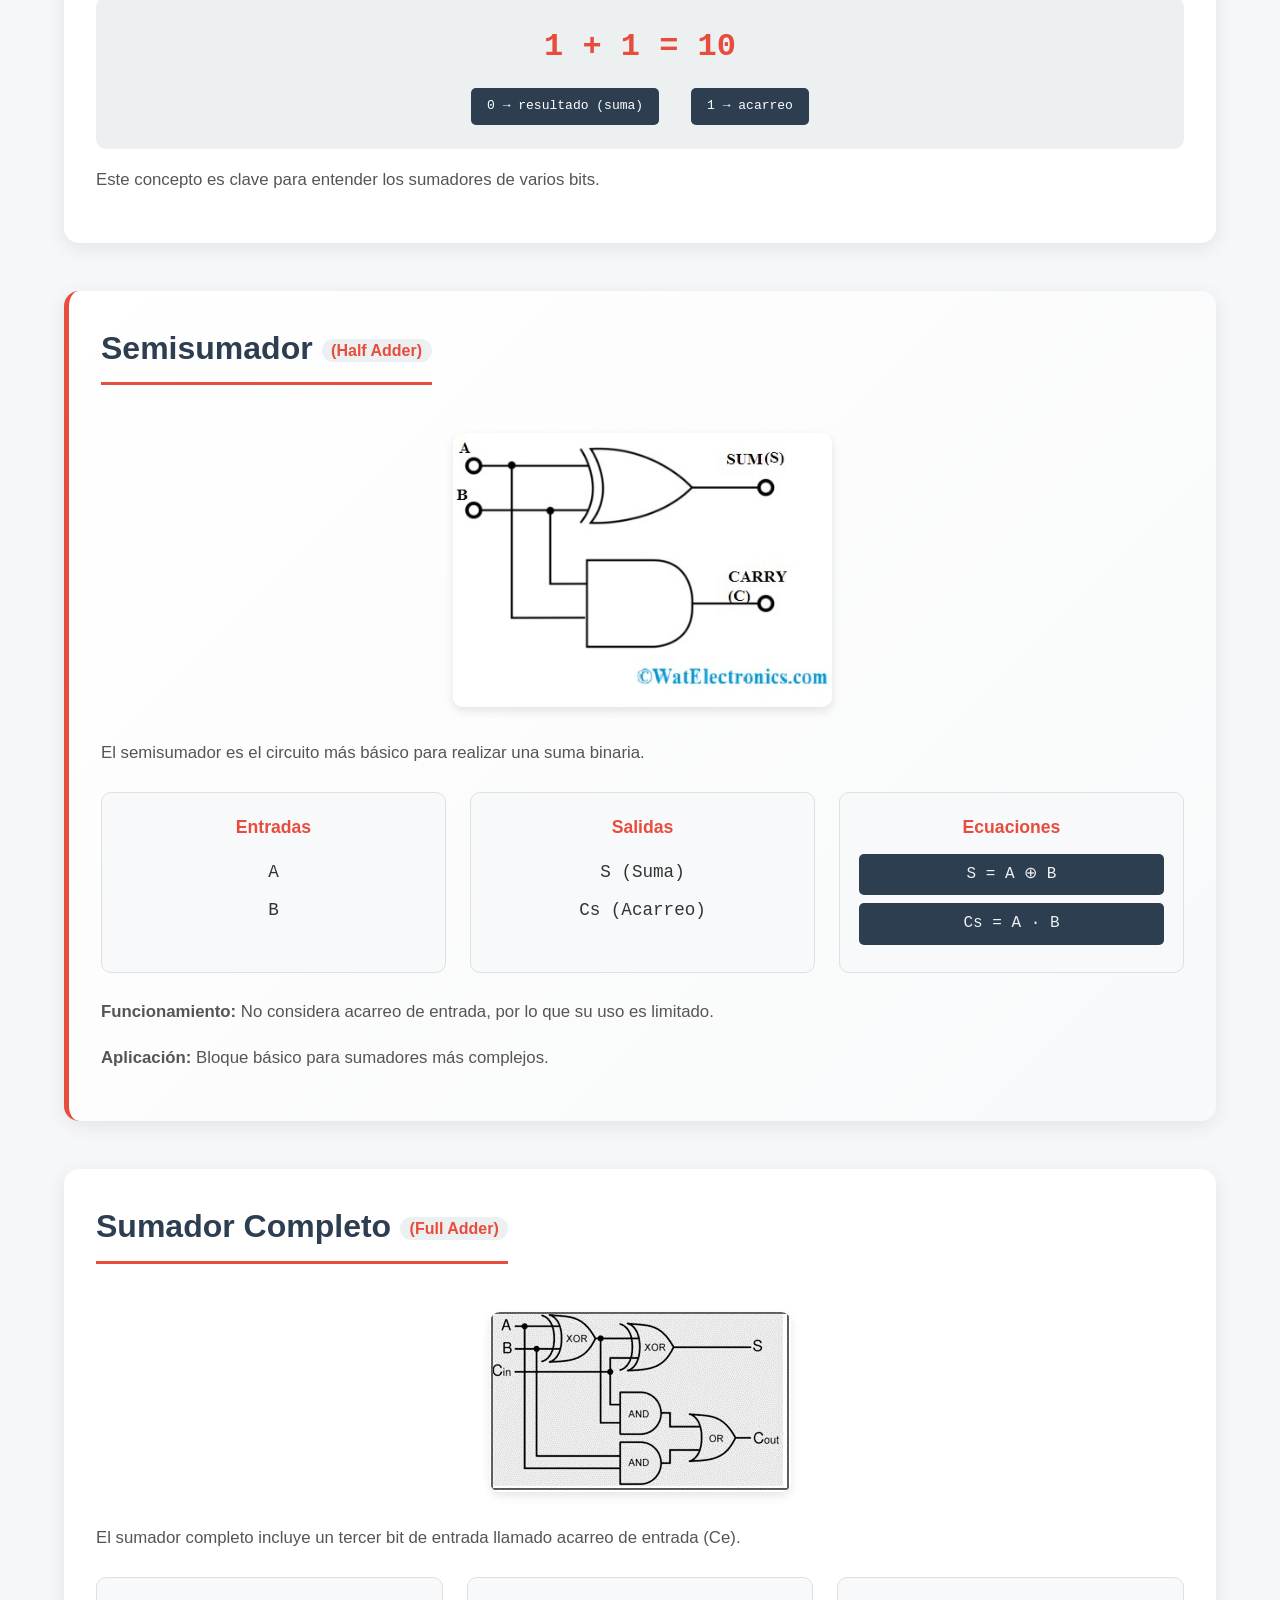
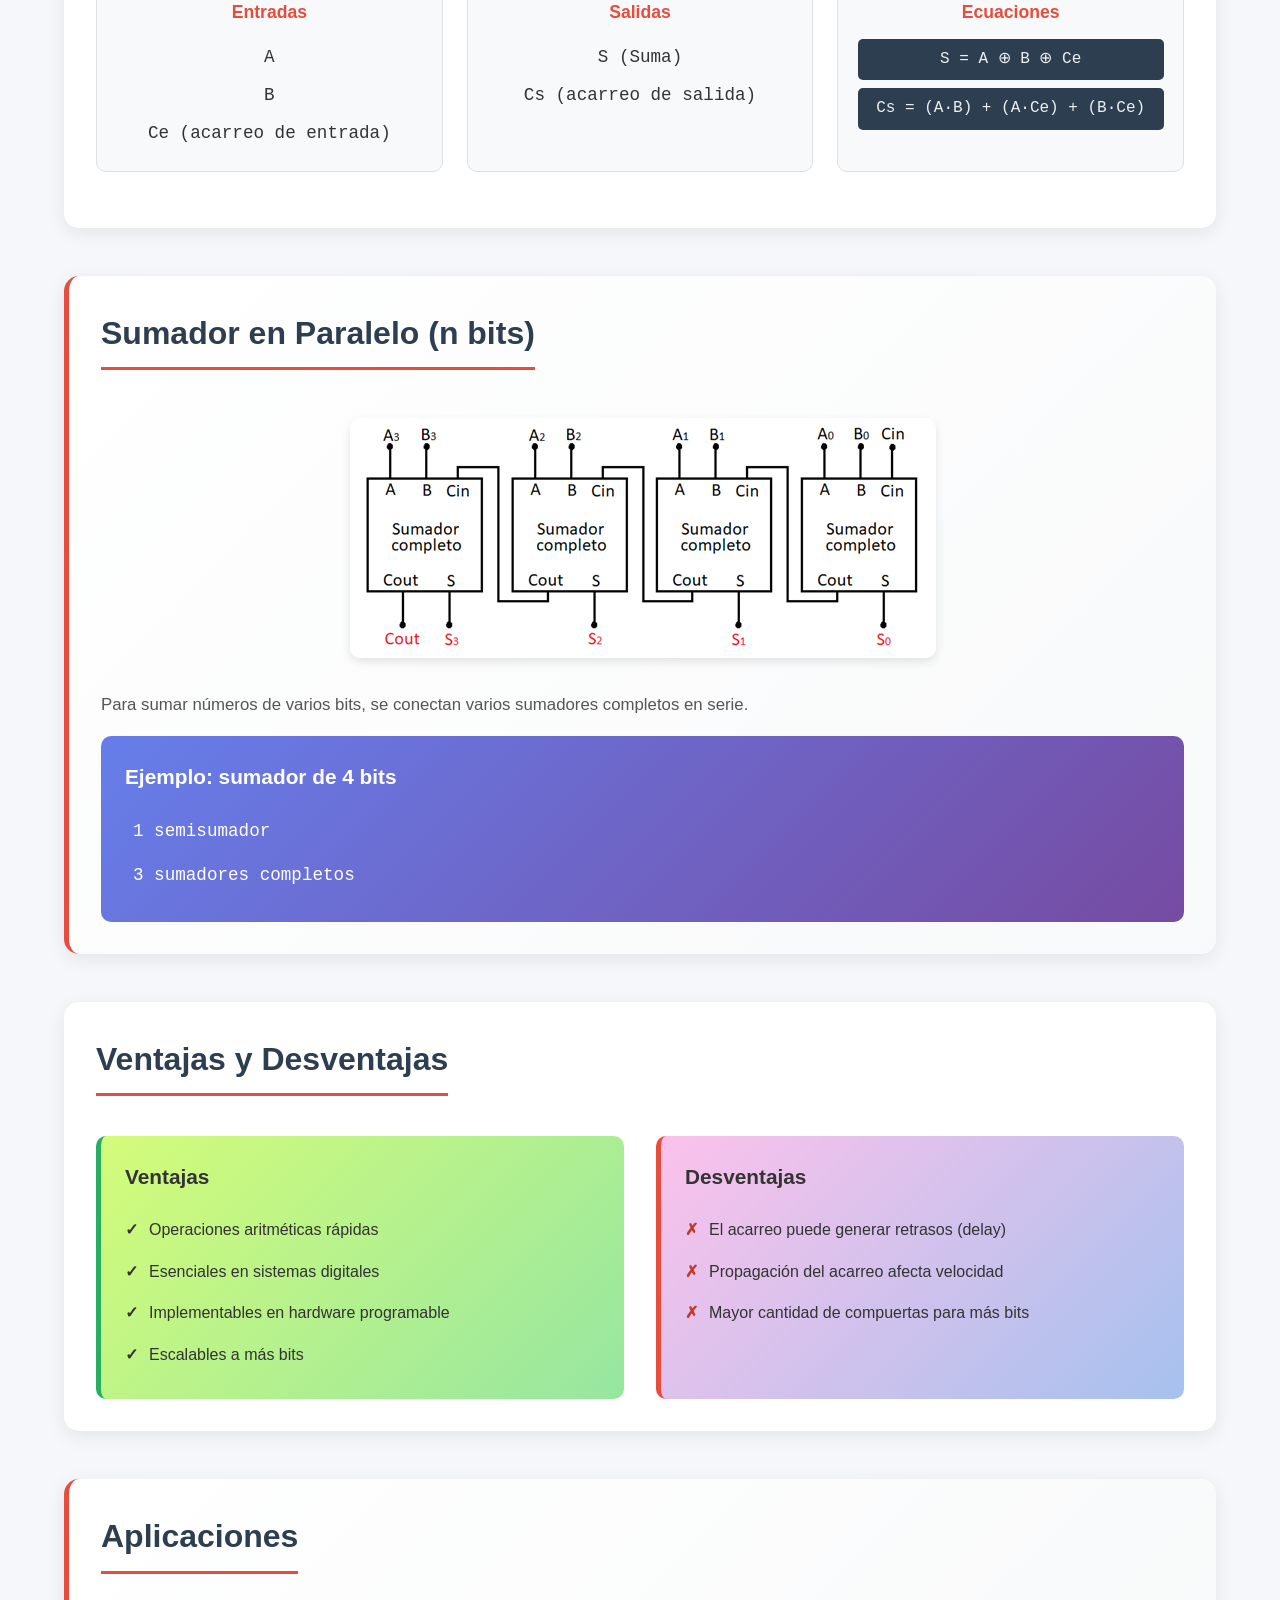
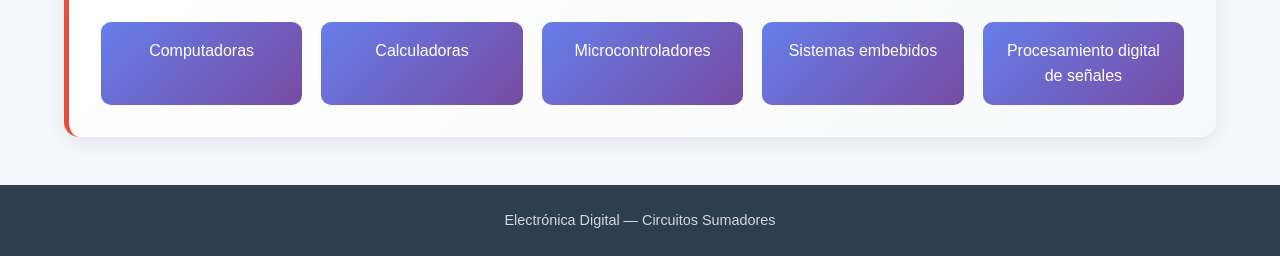
==== commit 86dce512: "Sumador binario" ====
--- a/index.html
+++ b/index.html
@@ -15,6 +15,7 @@
           <li class="navegacion__elemento"><a class="navegacion__enlace" href="index.html">INICIO</a></li>
           <li class="navegacion__elemento"><a class="navegacion__enlace" href="practica.html">PRÁCTICA</a></li>
           <li class="navegacion__elemento"><a class="navegacion__enlace" href="simulador.html">SIMULADOR</a></li>
+          <li class="navegacion__elemento"><a class="navegacion__enlace" href="sumador.html">SUMADOR</a></li>
         </ul>
       </nav>
       <h1 class="encabezado__titulo">Práctica</h1>
